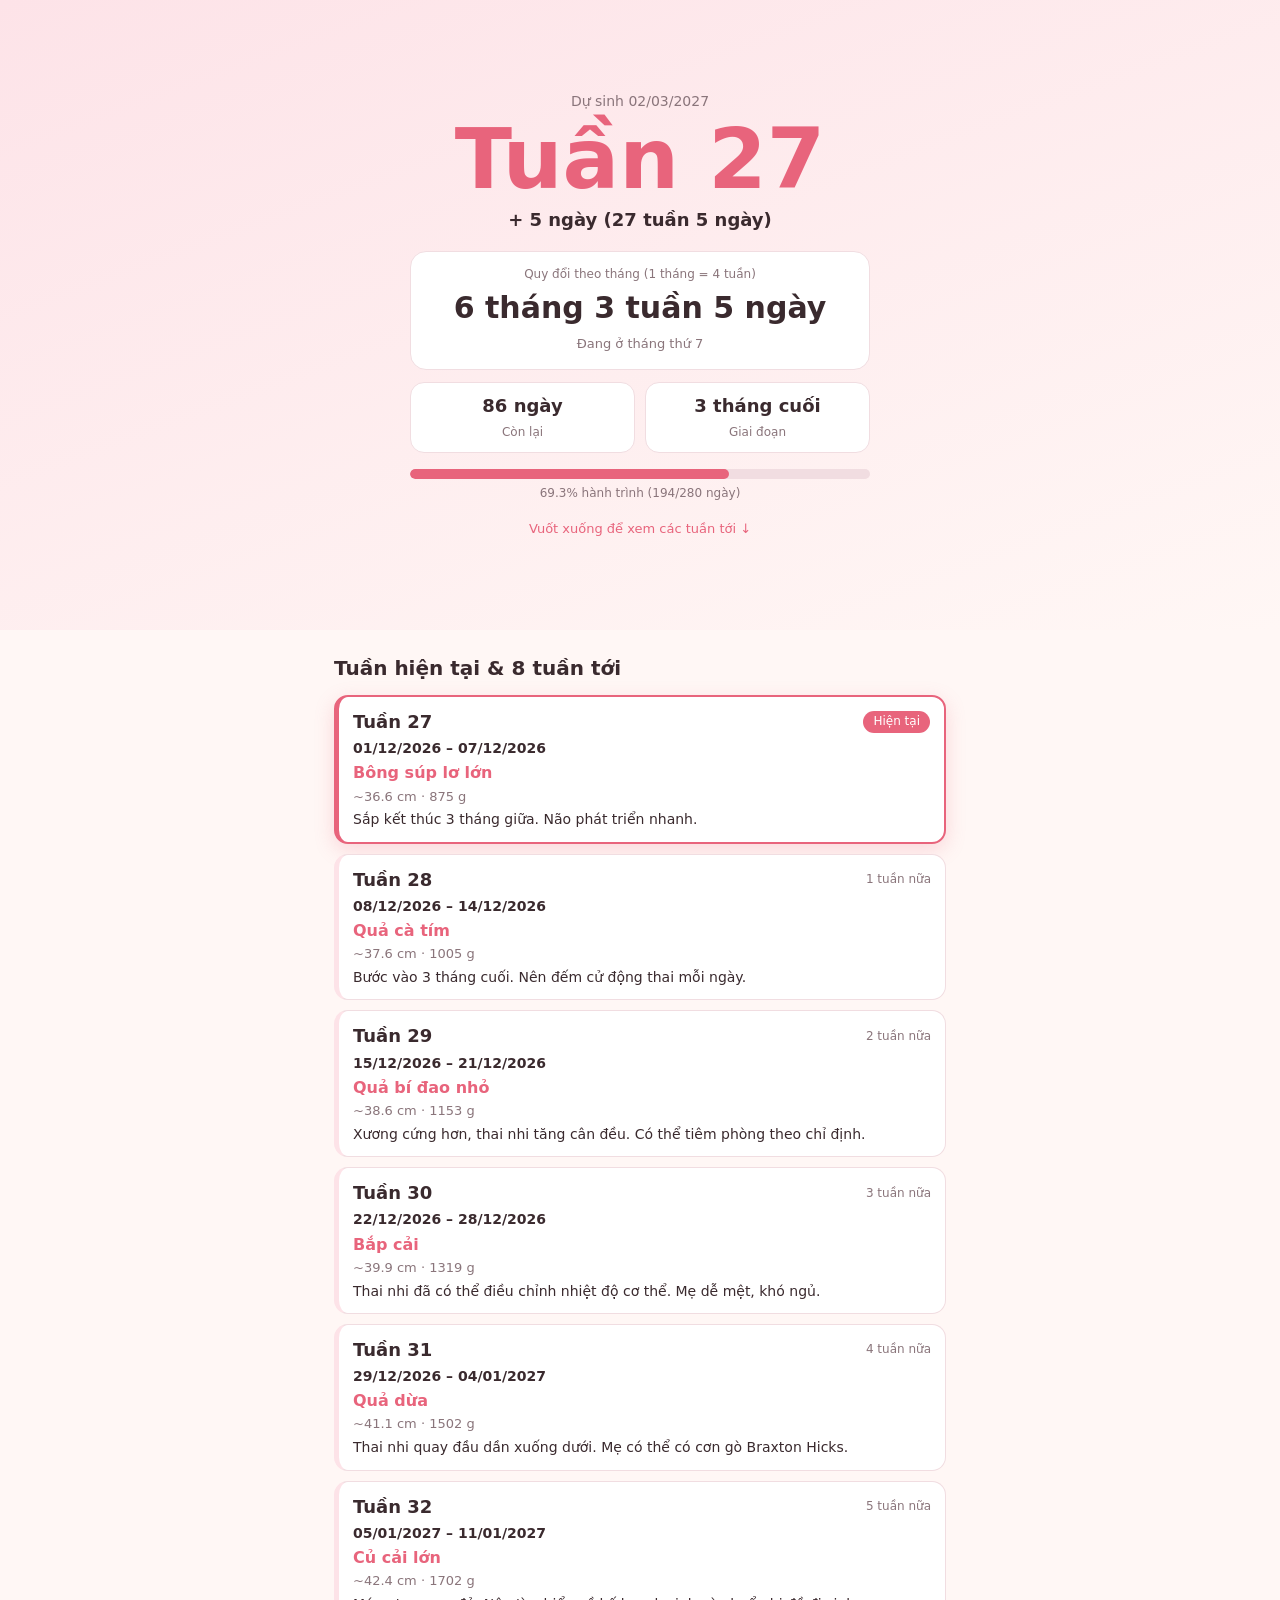
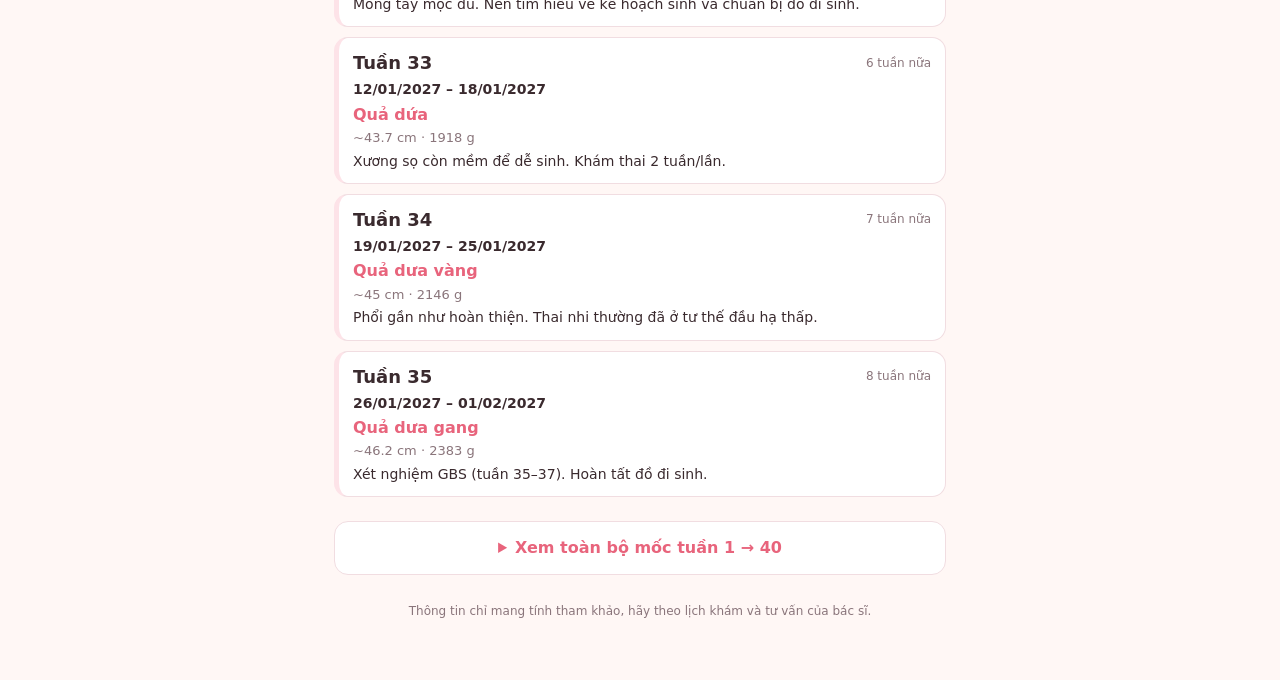
==== lo-trinh-thai-ky/index.html @ 2a2d308f "lttk - init" ====
<!doctype html>
<html lang="vi">
<head>
  <meta charset="utf-8">
  <meta name="viewport" content="width=device-width, initial-scale=1, viewport-fit=cover">
  <meta name="theme-color" content="#e8647c">
  <title>Lộ trình thai kỳ</title>
  <link rel="stylesheet" href="style.css">
</head>
<body>
  <header class="hero">
    <p class="eyebrow">Dự sinh <span id="dueText"></span></p>
    <h1 id="weekBig">--</h1>
    <p class="sub" id="weekSub"></p>

    <div class="month-box">
      <span class="label">Quy đổi theo tháng (1 tháng = 4 tuần)</span>
      <b id="monthVal">--</b>
      <small id="monthNote"></small>
    </div>

    <div class="stats">
      <div class="stat"><b id="leftVal">--</b><span>Còn lại</span></div>
      <div class="stat"><b id="triVal">--</b><span>Giai đoạn</span></div>
    </div>

    <div class="bar"><div class="bar-fill" id="barFill"></div></div>
    <p class="bar-label" id="barLabel"></p>
    <p class="hint">Vuốt xuống để xem các tuần tới ↓</p>
  </header>

  <main>
    <h2>Tuần hiện tại &amp; 8 tuần tới</h2>
    <div id="upcoming" class="list"></div>

    <details class="all">
      <summary>Xem toàn bộ mốc tuần 1 → 40</summary>
      <div id="timeline"></div>
    </details>
    <p class="note">Thông tin chỉ mang tính tham khảo, hãy theo lịch khám và tư vấn của bác sĩ.</p>
  </main>

  <script src="data.js"></script>
  <script src="app.js"></script>
</body>
</html>
---- lo-trinh-thai-ky/style.css ----
:root {
  --bg: #fff7f5;
  --card: #ffffff;
  --text: #3a2a2e;
  --muted: #8a757b;
  --accent: #e8647c;
  --accent-soft: #fde3e8;
  --done: #7bb899;
  --border: #f1dde1;
}
@media (prefers-color-scheme: dark) {
  :root {
    --bg: #1d1618;
    --card: #2a2023;
    --text: #f5e9ec;
    --muted: #b49ca3;
    --accent: #f07c92;
    --accent-soft: #4a2832;
    --done: #6fae8e;
    --border: #3d2d32;
  }
}
* { box-sizing: border-box; }
html { -webkit-text-size-adjust: 100%; }
body {
  margin: 0;
  font-family: system-ui, -apple-system, "Segoe UI", Roboto, sans-serif;
  background: var(--bg);
  color: var(--text);
  line-height: 1.45;
  padding-bottom: env(safe-area-inset-bottom);
}

/* Màn hình đầu: vừa đúng 1 màn hình điện thoại */
.hero {
  min-height: 100svh;
  display: flex;
  flex-direction: column;
  justify-content: center;
  text-align: center;
  padding: max(20px, env(safe-area-inset-top)) 16px 20px;
  background: linear-gradient(160deg, var(--accent-soft), var(--bg));
}
.eyebrow { margin: 0; color: var(--muted); font-size: 14px; }
h1 { margin: 4px 0 0; font-size: clamp(52px, 17vw, 84px); color: var(--accent); line-height: 1.05; }
.sub { margin: 4px 0 18px; font-size: 18px; font-weight: 600; }

.month-box {
  background: var(--card);
  border: 1px solid var(--border);
  border-radius: 16px;
  padding: 14px 12px;
  margin: 0 auto 12px;
  width: 100%;
  max-width: 460px;
}
.month-box .label { display: block; font-size: 12px; color: var(--muted); }
.month-box b { display: block; font-size: clamp(22px, 7vw, 30px); margin: 2px 0; }
.month-box small { color: var(--muted); font-size: 13px; }

.stats {
  display: grid;
  grid-template-columns: 1fr 1fr;
  gap: 10px;
  width: 100%;
  max-width: 460px;
  margin: 0 auto 16px;
}
.stat { background: var(--card); border: 1px solid var(--border); border-radius: 14px; padding: 10px; }
.stat b { display: block; font-size: 18px; }
.stat span { font-size: 12px; color: var(--muted); }

.bar { width: 100%; max-width: 460px; margin: 0 auto; height: 10px; background: var(--border); border-radius: 99px; overflow: hidden; }
.bar-fill { height: 100%; background: var(--accent); border-radius: 99px; transition: width .6s; }
.bar-label { margin: 6px 0 0; font-size: 12px; color: var(--muted); }
.hint { margin: 18px 0 0; font-size: 13px; color: var(--accent); animation: bob 1.8s ease-in-out infinite; }
@keyframes bob { 50% { transform: translateY(4px); } }

main { max-width: 640px; margin: 0 auto; padding: 24px 14px 48px; }
h2 { margin: 0 0 12px; font-size: 20px; }
.list { display: grid; gap: 10px; }

.card {
  background: var(--card);
  border: 1px solid var(--border);
  border-left: 5px solid var(--border);
  border-radius: 14px;
  padding: 12px 14px;
}
.card.past { border-left-color: var(--done); opacity: .8; }
.card.future { border-left-color: var(--accent-soft); }
.card.current { border: 2px solid var(--accent); border-left-width: 5px; box-shadow: 0 6px 20px rgba(232,100,124,.22); }
.card-head { display: flex; justify-content: space-between; align-items: center; }
.wk { font-weight: 700; font-size: 18px; }
.badge { background: var(--accent); color: #fff; font-size: 12px; padding: 2px 10px; border-radius: 99px; }
.in { font-size: 12px; color: var(--muted); }
.check { color: var(--done); font-weight: 700; }
.card p { margin: 3px 0 0; }
.date { font-size: 14px; font-weight: 600; }
.fruit { font-weight: 600; color: var(--accent); }
.size { font-size: 13px; color: var(--muted); }
.desc { font-size: 14px; }

.all { margin-top: 24px; }
.all summary {
  cursor: pointer;
  padding: 14px;
  text-align: center;
  background: var(--card);
  border: 1px solid var(--border);
  border-radius: 14px;
  font-weight: 600;
  color: var(--accent);
}
.month h3 { margin: 22px 0 8px; font-size: 17px; }
.month h3 small { color: var(--muted); font-weight: 400; margin-left: 6px; }
.note { margin-top: 28px; text-align: center; font-size: 12px; color: var(--muted); }

@media (min-width: 700px) {
  .hero { min-height: 70vh; }
}
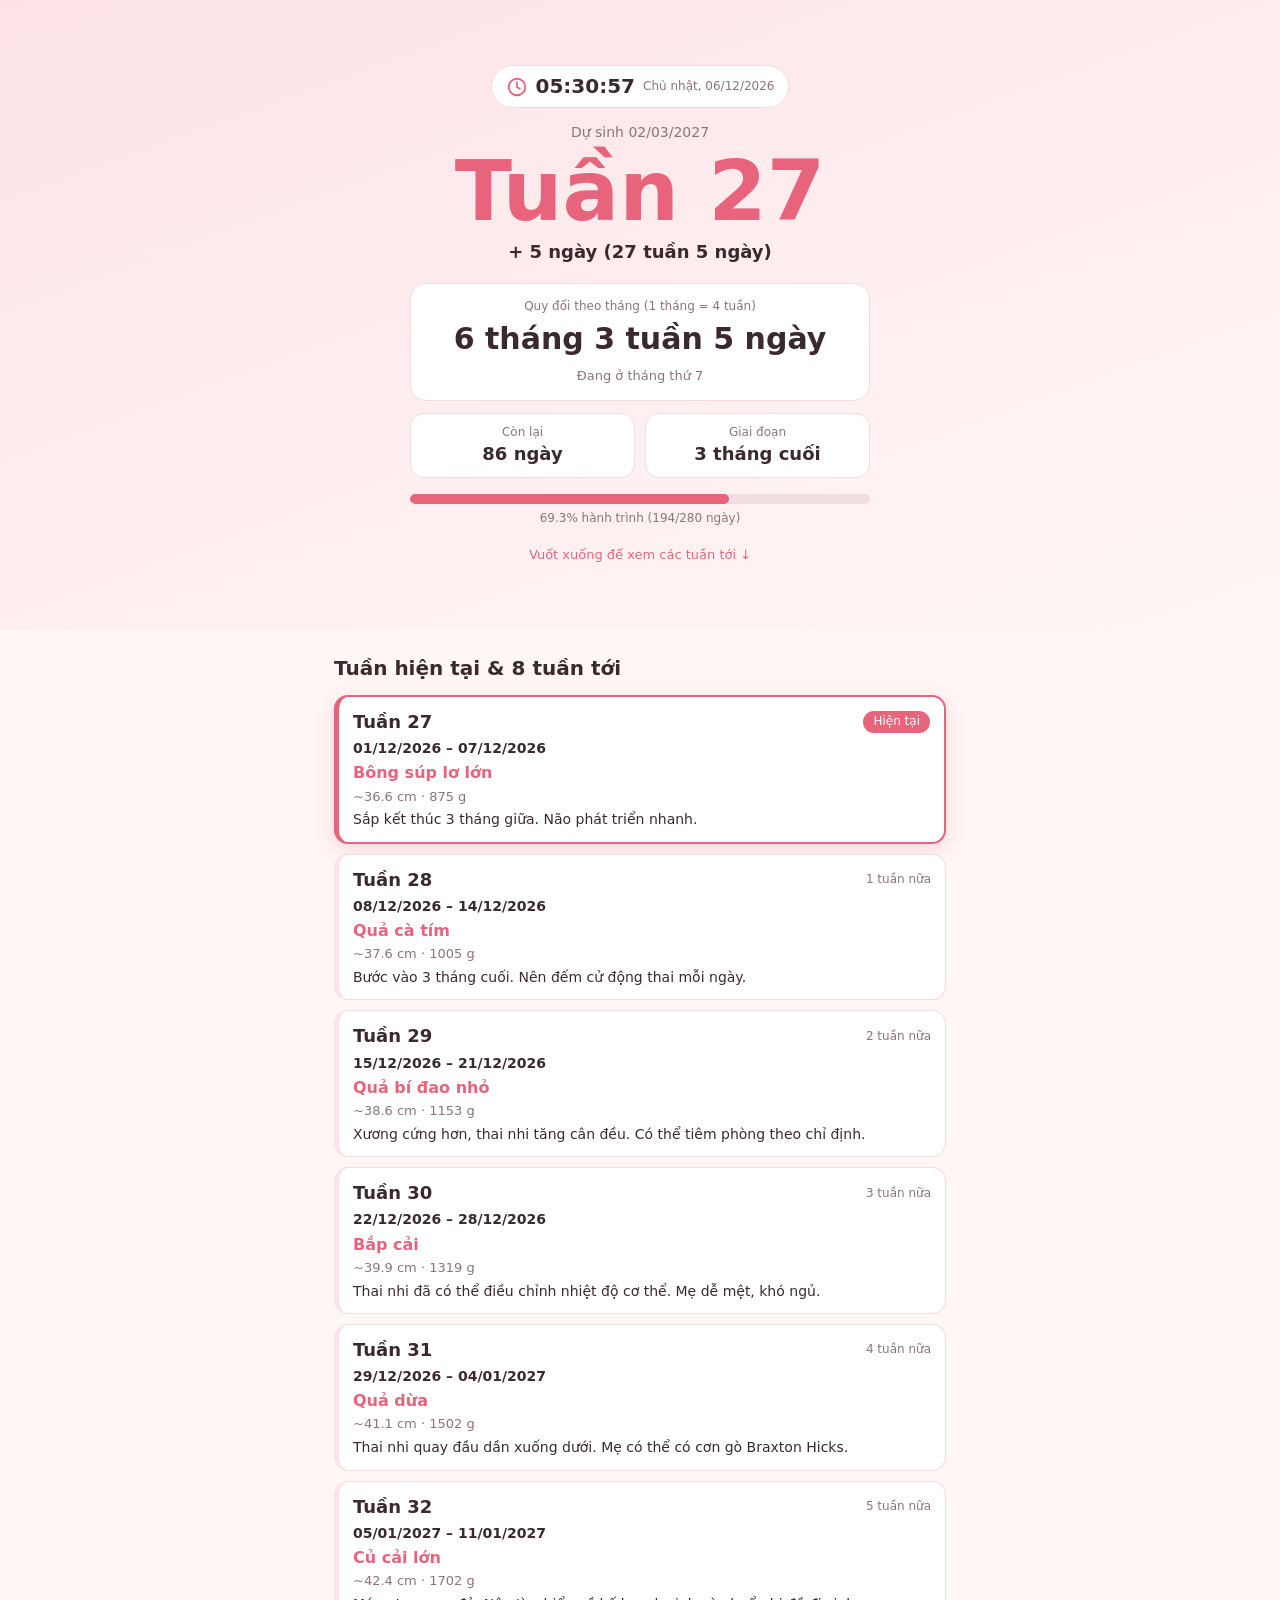
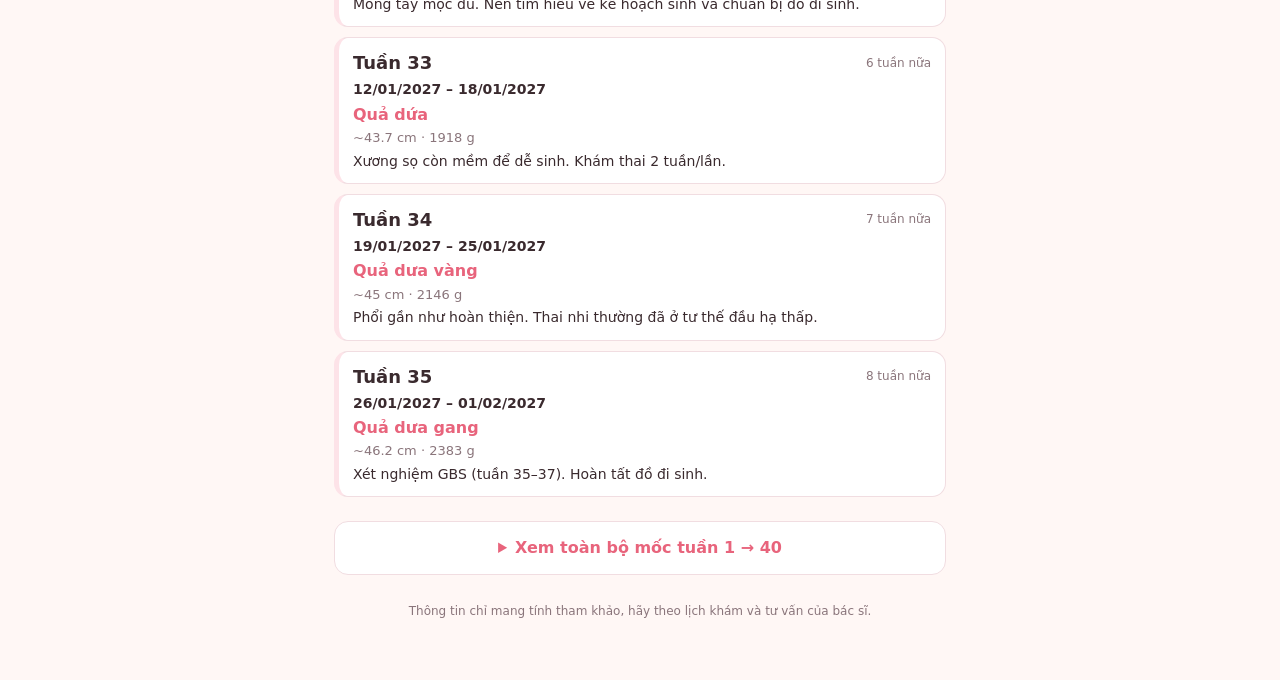
==== commit 96ed97e5: "Add live clock to hero and put stat labels above values" ====
--- a/lo-trinh-thai-ky/index.html
+++ b/lo-trinh-thai-ky/index.html
@@ -5,10 +5,22 @@
   <meta name="viewport" content="width=device-width, initial-scale=1, viewport-fit=cover">
   <meta name="theme-color" content="#e8647c">
   <title>Lộ trình thai kỳ</title>
-  <link rel="stylesheet" href="style.css">
+  <link rel="manifest" href="manifest.json">
+  <link rel="icon" type="image/png" href="icons/icon-192.png">
+  <link rel="apple-touch-icon" href="icons/apple-touch-icon.png">
+  <meta name="apple-mobile-web-app-capable" content="yes">
+  <meta name="mobile-web-app-capable" content="yes">
+  <meta name="apple-mobile-web-app-title" content="Lộ trình thai kỳ">
+  <meta name="apple-mobile-web-app-status-bar-style" content="default">
+  <link rel="stylesheet" href="style.css?v=4">
 </head>
 <body>
   <header class="hero">
+    <div class="clock" aria-label="Đồng hồ">
+      <svg viewBox="0 0 24 24" width="22" height="22" fill="none" stroke="currentColor" stroke-width="2" stroke-linecap="round" stroke-linejoin="round" aria-hidden="true"><circle cx="12" cy="12" r="9"/><path d="M12 7v5l3 2"/></svg>
+      <span id="clockTime">--:--:--</span>
+      <small id="clockDate"></small>
+    </div>
     <p class="eyebrow">Dự sinh <span id="dueText"></span></p>
     <h1 id="weekBig">--</h1>
     <p class="sub" id="weekSub"></p>
@@ -40,7 +52,7 @@
     <p class="note">Thông tin chỉ mang tính tham khảo, hãy theo lịch khám và tư vấn của bác sĩ.</p>
   </main>
 
-  <script src="data.js"></script>
-  <script src="app.js"></script>
+  <script src="data.js?v=3"></script>
+  <script src="app.js?v=3"></script>
 </body>
 </html>
--- a/lo-trinh-thai-ky/style.css
+++ b/lo-trinh-thai-ky/style.css
@@ -41,6 +41,20 @@
   padding: max(20px, env(safe-area-inset-top)) 16px 20px;
   background: linear-gradient(160deg, var(--accent-soft), var(--bg));
 }
+.clock {
+  display: inline-flex;
+  align-items: center;
+  gap: 8px;
+  align-self: center;
+  margin-bottom: 14px;
+  padding: 6px 14px;
+  background: var(--card);
+  border: 1px solid var(--border);
+  border-radius: 99px;
+  color: var(--accent);
+}
+.clock span { font-size: 20px; font-weight: 700; font-variant-numeric: tabular-nums; color: var(--text); }
+.clock small { font-size: 12px; color: var(--muted); }
 .eyebrow { margin: 0; color: var(--muted); font-size: 14px; }
 h1 { margin: 4px 0 0; font-size: clamp(52px, 17vw, 84px); color: var(--accent); line-height: 1.05; }
 .sub { margin: 4px 0 18px; font-size: 18px; font-weight: 600; }
@@ -66,7 +80,7 @@
   max-width: 460px;
   margin: 0 auto 16px;
 }
-.stat { background: var(--card); border: 1px solid var(--border); border-radius: 14px; padding: 10px; }
+.stat { display: flex; flex-direction: column-reverse; background: var(--card); border: 1px solid var(--border); border-radius: 14px; padding: 10px; }
 .stat b { display: block; font-size: 18px; }
 .stat span { font-size: 12px; color: var(--muted); }
 
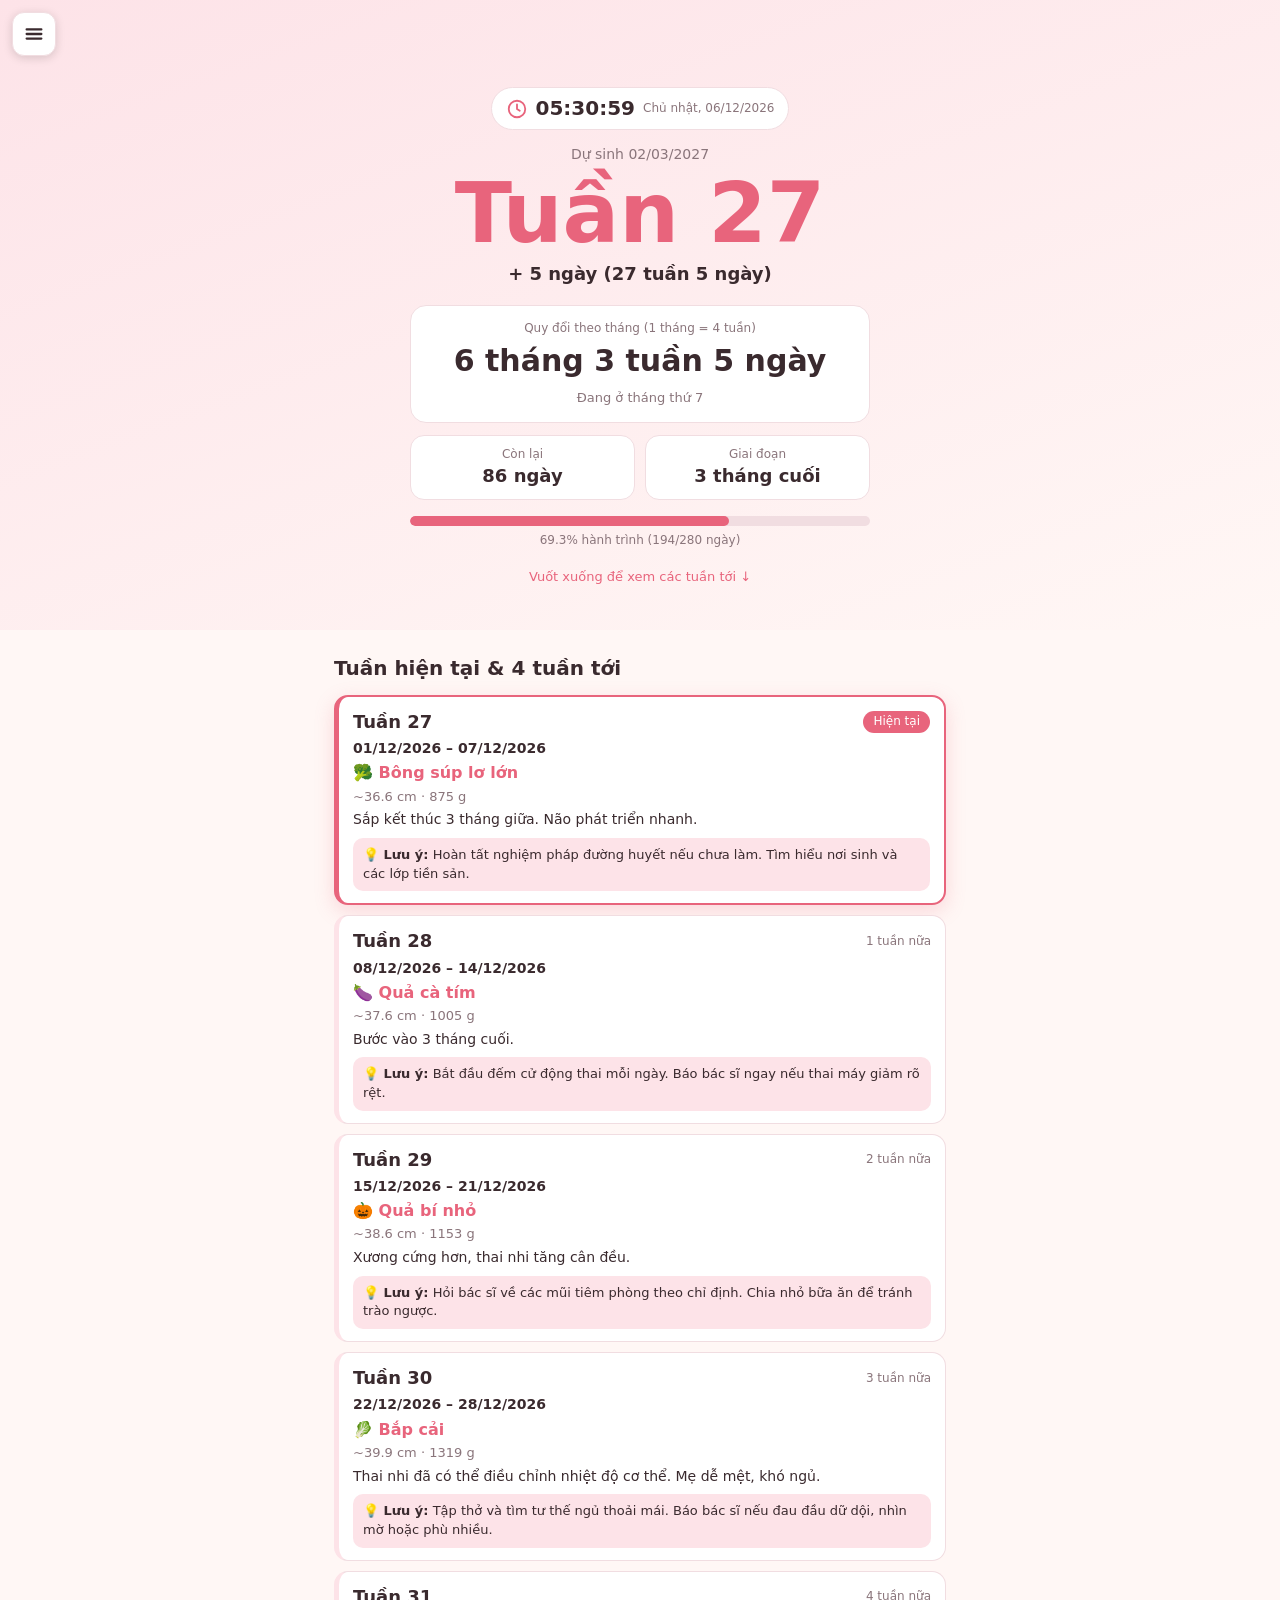
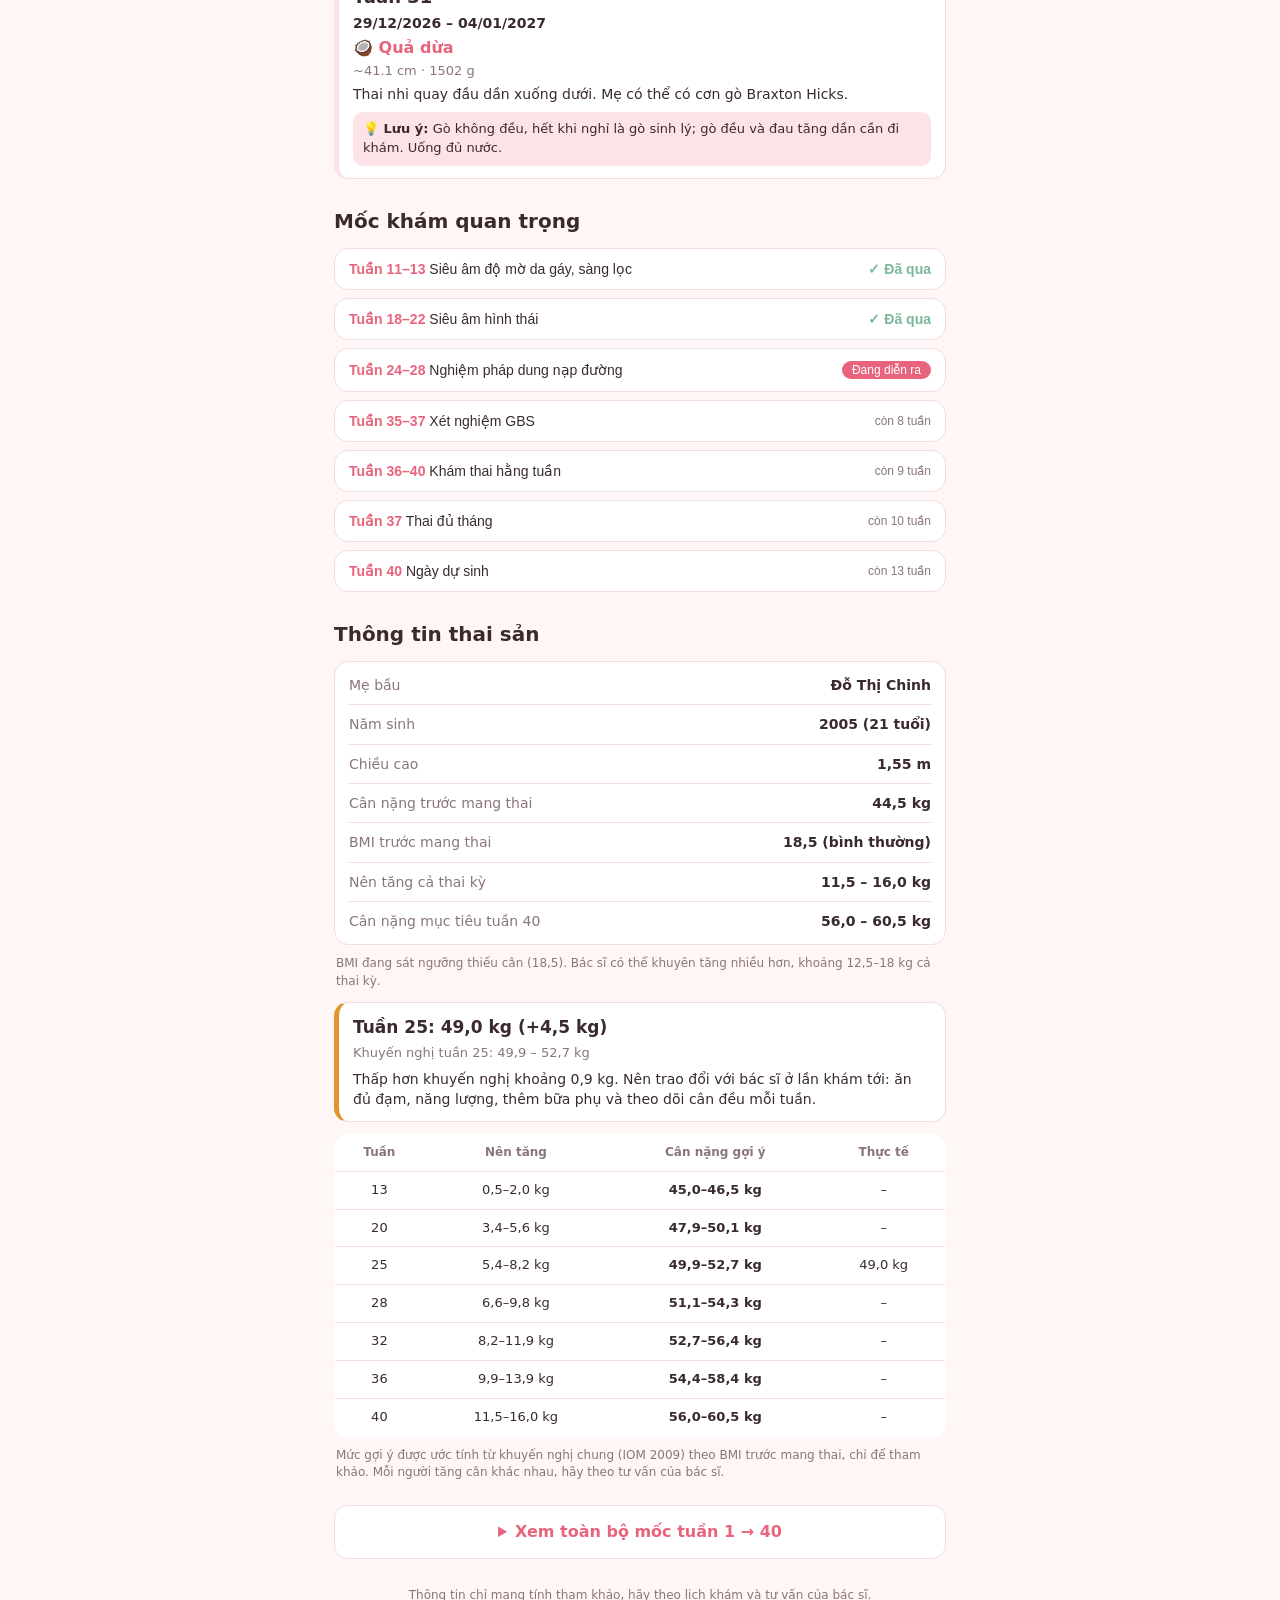
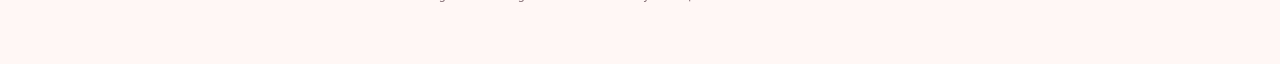
==== commit 6ca10a6d: "Add menu, milestones, pregnancy profile with weight guidance, back-to-top button" ====
--- a/lo-trinh-thai-ky/index.html
+++ b/lo-trinh-thai-ky/index.html
@@ -12,9 +12,24 @@
   <meta name="mobile-web-app-capable" content="yes">
   <meta name="apple-mobile-web-app-title" content="Lộ trình thai kỳ">
   <meta name="apple-mobile-web-app-status-bar-style" content="default">
-  <link rel="stylesheet" href="style.css?v=4">
+  <link rel="stylesheet" href="style.css?v=9">
 </head>
 <body>
+  <button id="menuBtn" class="menu-btn" type="button" aria-label="Mở menu" aria-expanded="false" aria-controls="drawer">
+    <svg viewBox="0 0 24 24" width="22" height="22" fill="none" stroke="currentColor" stroke-width="2.5" stroke-linecap="round" aria-hidden="true"><path d="M4 7h16M4 12h16M4 17h16"/></svg>
+  </button>
+  <div id="backdrop" class="backdrop" hidden></div>
+  <nav id="drawer" class="drawer" aria-label="Điều hướng" aria-hidden="true">
+    <p class="drawer-title">Lộ trình thai kỳ</p>
+    <a href="#" data-go="top">🏠 Tổng quan</a>
+    <a href="#" data-go="upcoming">📅 Tuần này &amp; 4 tuần tới</a>
+    <a href="#" data-go="milestones">🩺 Mốc khám quan trọng</a>
+    <a href="#" data-go="profile">🤰 Thông tin thai sản</a>
+    <a href="#" data-go="tri1">🌱 Tam cá nguyệt 1 <small>tuần 1–13</small></a>
+    <a href="#" data-go="tri2">🌿 Tam cá nguyệt 2 <small>tuần 14–27</small></a>
+    <a href="#" data-go="tri3">🌳 Tam cá nguyệt 3 <small>tuần 28–40</small></a>
+  </nav>
+
   <header class="hero">
     <div class="clock" aria-label="Đồng hồ">
       <svg viewBox="0 0 24 24" width="22" height="22" fill="none" stroke="currentColor" stroke-width="2" stroke-linecap="round" stroke-linejoin="round" aria-hidden="true"><circle cx="12" cy="12" r="9"/><path d="M12 7v5l3 2"/></svg>
@@ -42,17 +57,27 @@
   </header>
 
   <main>
-    <h2>Tuần hiện tại &amp; 8 tuần tới</h2>
+    <h2 id="upcomingTitle">Tuần hiện tại &amp; 4 tuần tới</h2>
     <div id="upcoming" class="list"></div>
 
-    <details class="all">
+    <h2 id="milestonesTitle" class="sec">Mốc khám quan trọng</h2>
+    <div id="milestones" class="miles"></div>
+
+    <h2 id="profileTitle" class="sec">Thông tin thai sản</h2>
+    <div id="profile"></div>
+
+    <details class="all" id="all">
       <summary>Xem toàn bộ mốc tuần 1 → 40</summary>
       <div id="timeline"></div>
     </details>
     <p class="note">Thông tin chỉ mang tính tham khảo, hãy theo lịch khám và tư vấn của bác sĩ.</p>
   </main>
 
-  <script src="data.js?v=3"></script>
-  <script src="app.js?v=3"></script>
+  <button id="toTop" class="to-top" type="button" aria-label="Về đầu trang" hidden>
+    <svg viewBox="0 0 24 24" width="22" height="22" fill="none" stroke="currentColor" stroke-width="2.5" stroke-linecap="round" stroke-linejoin="round" aria-hidden="true"><path d="M12 19V5M5 12l7-7 7 7"/></svg>
+  </button>
+
+  <script src="data.js?v=9"></script>
+  <script src="app.js?v=9"></script>
 </body>
 </html>
--- a/lo-trinh-thai-ky/style.css
+++ b/lo-trinh-thai-ky/style.css
@@ -38,7 +38,7 @@
   flex-direction: column;
   justify-content: center;
   text-align: center;
-  padding: max(20px, env(safe-area-inset-top)) 16px 20px;
+  padding: calc(64px + env(safe-area-inset-top)) 16px 20px;
   background: linear-gradient(160deg, var(--accent-soft), var(--bg));
 }
 .clock {
@@ -114,6 +114,13 @@
 .fruit { font-weight: 600; color: var(--accent); }
 .size { font-size: 13px; color: var(--muted); }
 .desc { font-size: 14px; }
+.card p.tip {
+  margin-top: 8px;
+  padding: 8px 10px;
+  font-size: 13px;
+  background: var(--accent-soft);
+  border-radius: 10px;
+}
 
 .all { margin-top: 24px; }
 .all summary {
@@ -126,8 +133,121 @@
   font-weight: 600;
   color: var(--accent);
 }
-.month h3 { margin: 22px 0 8px; font-size: 17px; }
-.month h3 small { color: var(--muted); font-weight: 400; margin-left: 6px; }
+.tri { margin-top: 12px; }
+.tri summary {
+  cursor: pointer;
+  padding: 12px 14px;
+  background: var(--card);
+  border: 1px solid var(--border);
+  border-left: 5px solid var(--accent);
+  border-radius: 14px;
+  font-weight: 600;
+}
+.tri summary small { color: var(--muted); font-weight: 400; margin-left: 6px; }
+.tri[open] summary { margin-bottom: 10px; }
+/* Menu */
+.menu-btn {
+  position: fixed;
+  top: calc(12px + env(safe-area-inset-top));
+  left: 12px;
+  width: 44px;
+  height: 44px;
+  padding: 0;
+  display: flex;
+  align-items: center;
+  justify-content: center;
+  background: var(--card);
+  color: var(--text);
+  border: 1px solid var(--border);
+  border-radius: 12px;
+  box-shadow: 0 2px 10px rgba(0,0,0,.15);
+  z-index: 20;
+}
+.backdrop { position: fixed; inset: 0; background: rgba(0,0,0,.45); z-index: 30; }
+.backdrop[hidden] { display: none; }
+.drawer {
+  position: fixed;
+  top: 0; bottom: 0; left: 0;
+  width: min(80vw, 300px);
+  padding: calc(20px + env(safe-area-inset-top)) 12px 20px;
+  background: var(--bg);
+  border-right: 1px solid var(--border);
+  box-shadow: 4px 0 24px rgba(0,0,0,.25);
+  transform: translateX(-105%);
+  visibility: hidden;
+  transition: transform .25s, visibility .25s;
+  z-index: 40;
+  overflow-y: auto;
+}
+.drawer.open { transform: none; visibility: visible; }
+.drawer-title { margin: 0 8px 12px; font-size: 18px; font-weight: 700; color: var(--accent); }
+.drawer a {
+  display: block;
+  padding: 14px 12px;
+  border-radius: 12px;
+  color: var(--text);
+  text-decoration: none;
+  font-size: 16px;
+}
+.drawer a:active { background: var(--accent-soft); }
+.drawer a small { color: var(--muted); margin-left: 4px; }
+.no-scroll { overflow: hidden; }
+
+/* Mốc khám */
+.sec { margin-top: 28px; }
+.miles { display: grid; gap: 8px; }
+.mile {
+  display: flex;
+  justify-content: space-between;
+  align-items: center;
+  gap: 10px;
+  width: 100%;
+  text-align: left;
+  padding: 12px 14px;
+  background: var(--card);
+  color: var(--text);
+  border: 1px solid var(--border);
+  border-radius: 14px;
+  font-size: 14px;
+}
+.mile b { color: var(--accent); }
+.mile .in, .mile .check, .mile .badge { flex-shrink: 0; }
+/* Thông tin thai sản */
+.pf-card { background: var(--card); border: 1px solid var(--border); border-radius: 14px; padding: 4px 14px; }
+.pf-row { display: flex; justify-content: space-between; gap: 12px; padding: 9px 0; border-bottom: 1px solid var(--border); font-size: 14px; }
+.pf-row:last-child { border-bottom: 0; }
+.pf-row span { color: var(--muted); }
+.pf-row b { text-align: right; }
+.pf-note { margin: 10px 2px 0; font-size: 12px; color: var(--muted); }
+.pf-status { margin-top: 12px; padding: 12px 14px; border-radius: 14px; border: 1px solid var(--border); border-left: 5px solid var(--done); background: var(--card); }
+.pf-status.low { border-left-color: #e0952f; }
+.pf-status.high { border-left-color: #d9534f; }
+.pf-status b { display: block; font-size: 17px; }
+.pf-status span { font-size: 13px; color: var(--muted); }
+.pf-status p { margin: 6px 0 0; font-size: 14px; }
+.wt { width: 100%; margin-top: 12px; border-collapse: collapse; background: var(--card); border: 1px solid var(--border); border-radius: 14px; overflow: hidden; font-size: 13px; }
+.wt th, .wt td { padding: 9px 8px; text-align: center; border-bottom: 1px solid var(--border); }
+.wt th { color: var(--muted); font-weight: 600; font-size: 12px; }
+.wt tr:last-child td { border-bottom: 0; }
+.wt tr.now { background: var(--accent-soft); }
+.flash { animation: flash 1.6s ease-out; }
+@keyframes flash { 0%, 40% { box-shadow: 0 0 0 4px var(--accent); } 100% { box-shadow: 0 0 0 0 transparent; } }
+
+.to-top {
+  position: fixed;
+  right: 16px;
+  bottom: calc(16px + env(safe-area-inset-bottom));
+  width: 44px;
+  height: 44px;
+  padding: 0;
+  display: flex;
+  align-items: center;
+  justify-content: center;
+  border-radius: 50%;
+  box-shadow: 0 4px 14px rgba(0,0,0,.25);
+  z-index: 10;
+}
+.to-top[hidden] { display: none; }
 .note { margin-top: 28px; text-align: center; font-size: 12px; color: var(--muted); }
 
 @media (min-width: 700px) {
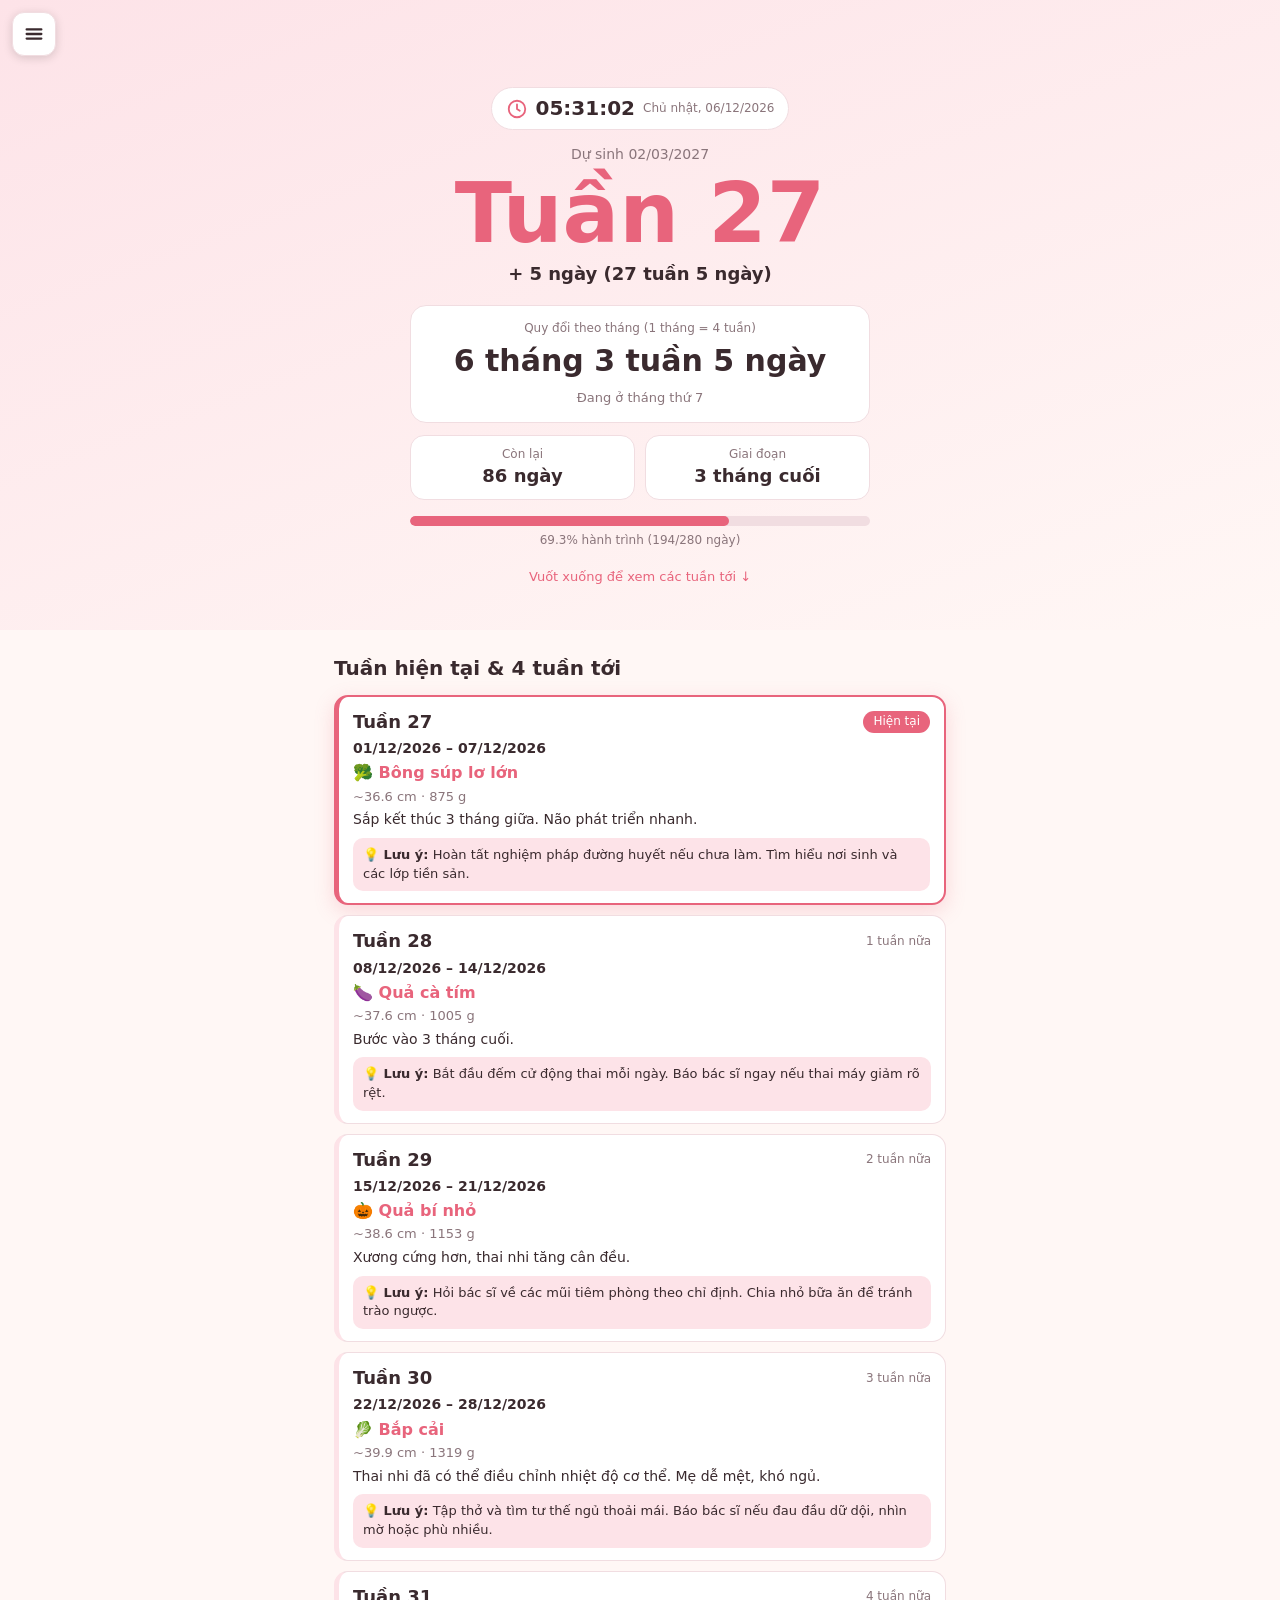
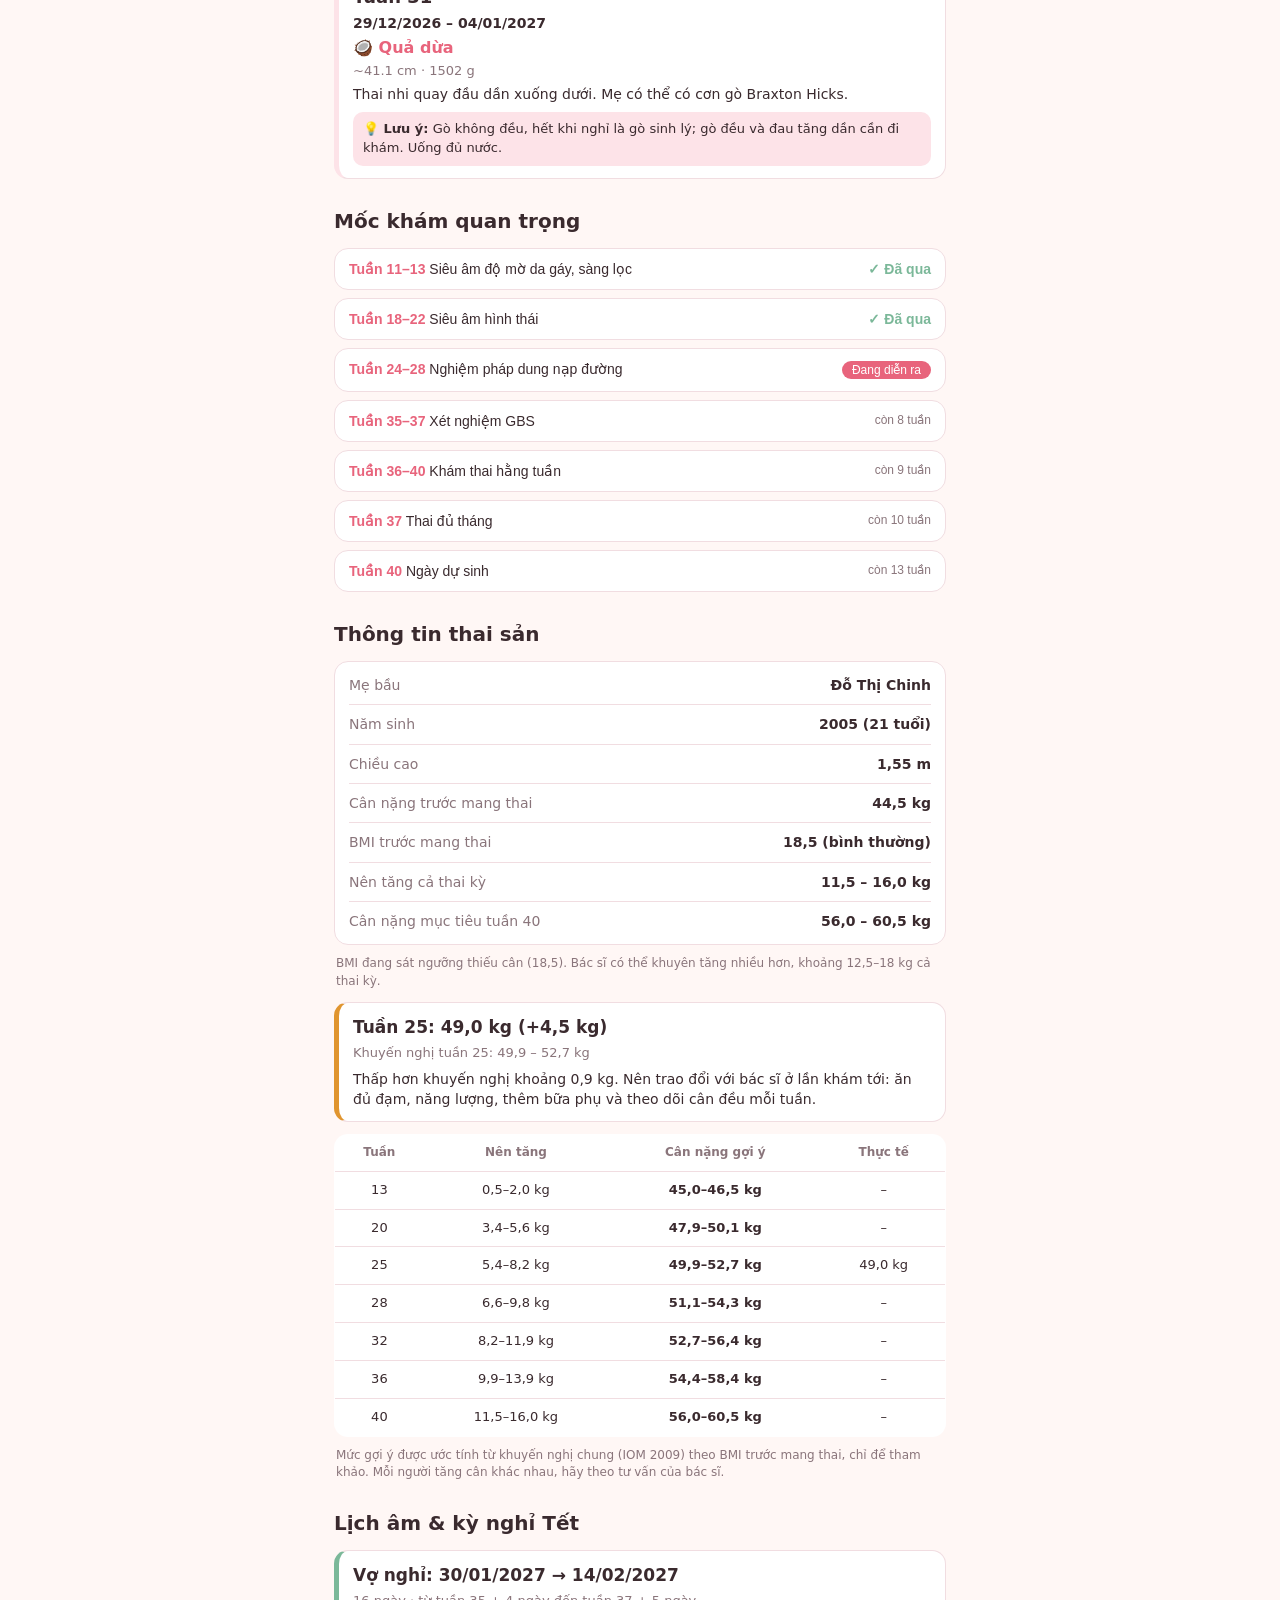
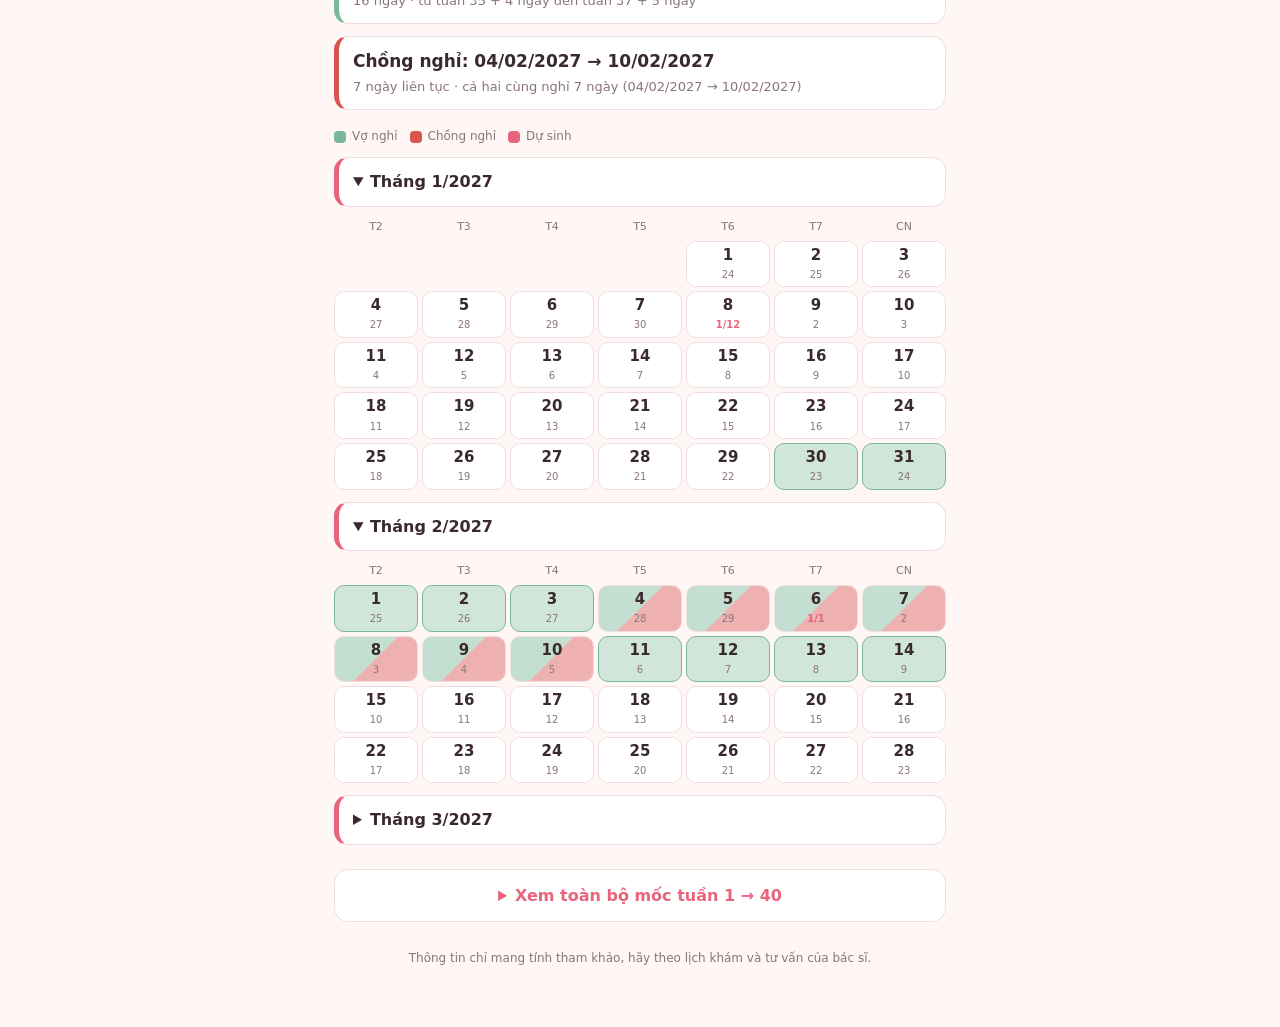
==== commit 36ef996d: "Add lunar calendar with wife and husband leave periods" ====
--- a/lo-trinh-thai-ky/index.html
+++ b/lo-trinh-thai-ky/index.html
@@ -12,7 +12,7 @@
   <meta name="mobile-web-app-capable" content="yes">
   <meta name="apple-mobile-web-app-title" content="Lộ trình thai kỳ">
   <meta name="apple-mobile-web-app-status-bar-style" content="default">
-  <link rel="stylesheet" href="style.css?v=9">
+  <link rel="stylesheet" href="style.css?v=12">
 </head>
 <body>
   <button id="menuBtn" class="menu-btn" type="button" aria-label="Mở menu" aria-expanded="false" aria-controls="drawer">
@@ -25,6 +25,7 @@
     <a href="#" data-go="upcoming">📅 Tuần này &amp; 4 tuần tới</a>
     <a href="#" data-go="milestones">🩺 Mốc khám quan trọng</a>
     <a href="#" data-go="profile">🤰 Thông tin thai sản</a>
+    <a href="#" data-go="calendar">📆 Lịch âm &amp; kỳ nghỉ Tết</a>
     <a href="#" data-go="tri1">🌱 Tam cá nguyệt 1 <small>tuần 1–13</small></a>
     <a href="#" data-go="tri2">🌿 Tam cá nguyệt 2 <small>tuần 14–27</small></a>
     <a href="#" data-go="tri3">🌳 Tam cá nguyệt 3 <small>tuần 28–40</small></a>
@@ -66,6 +67,10 @@
     <h2 id="profileTitle" class="sec">Thông tin thai sản</h2>
     <div id="profile"></div>
 
+    <h2 id="calendarTitle" class="sec">Lịch âm &amp; kỳ nghỉ Tết</h2>
+    <div id="keydays" class="miles"></div>
+    <div id="calendar"></div>
+
     <details class="all" id="all">
       <summary>Xem toàn bộ mốc tuần 1 → 40</summary>
       <div id="timeline"></div>
@@ -77,7 +82,8 @@
     <svg viewBox="0 0 24 24" width="22" height="22" fill="none" stroke="currentColor" stroke-width="2.5" stroke-linecap="round" stroke-linejoin="round" aria-hidden="true"><path d="M12 19V5M5 12l7-7 7 7"/></svg>
   </button>
 
-  <script src="data.js?v=9"></script>
-  <script src="app.js?v=9"></script>
+  <script src="lunar.js?v=12"></script>
+  <script src="data.js?v=12"></script>
+  <script src="app.js?v=12"></script>
 </body>
 </html>
--- a/lo-trinh-thai-ky/style.css
+++ b/lo-trinh-thai-ky/style.css
@@ -230,6 +230,32 @@
 .wt th { color: var(--muted); font-weight: 600; font-size: 12px; }
 .wt tr:last-child td { border-bottom: 0; }
 .wt tr.now { background: var(--accent-soft); }
+/* Lịch âm */
+.miles .mile { text-align: left; align-items: flex-start; }
+#keydays .mile { cursor: default; line-height: 1.35; }
+#keydays .pf-status { margin: 0 0 4px; }
+.legend { display: flex; flex-wrap: wrap; gap: 4px 12px; align-items: center; margin: 14px 0 4px; font-size: 12px; color: var(--muted); }
+.lg { display: inline-block; width: 12px; height: 12px; border-radius: 4px; margin-right: -6px; }
+.lg.leave { background: var(--done); }
+.lg.due { background: var(--accent); }
+.lg.hleave { background: #d9534f; }
+.pf-status.hl { border-left-color: #d9534f; margin-top: 6px; }
+.cal { display: grid; grid-template-columns: repeat(7, 1fr); gap: 4px; }
+.cw { text-align: center; font-size: 11px; color: var(--muted); padding: 2px 0; }
+.cd { text-align: center; padding: 5px 0 4px; border-radius: 10px; background: var(--card); border: 1px solid var(--border); line-height: 1.15; }
+.cd b { display: block; font-size: 15px; }
+.cd small { font-size: 10px; color: var(--muted); }
+.cd.first small { color: var(--accent); font-weight: 700; }
+.cd.leave { background: color-mix(in srgb, var(--done) 35%, var(--card)); border-color: var(--done); }
+.cd.hleave { background: color-mix(in srgb, #d9534f 35%, var(--card)); border-color: #d9534f; }
+/* cả hai cùng nghỉ: nửa xanh, nửa đỏ */
+.cd.leave.hleave {
+  background: linear-gradient(135deg, color-mix(in srgb, var(--done) 45%, var(--card)) 50%, color-mix(in srgb, #d9534f 45%, var(--card)) 50%);
+  border-color: var(--border);
+}
+.cd.due { background: var(--accent); border-color: var(--accent); color: #fff; }
+.cd.due small { color: #fff; }
+.cd.today { outline: 2px solid var(--text); outline-offset: 1px; }
 .flash { animation: flash 1.6s ease-out; }
 @keyframes flash { 0%, 40% { box-shadow: 0 0 0 4px var(--accent); } 100% { box-shadow: 0 0 0 0 transparent; } }
 
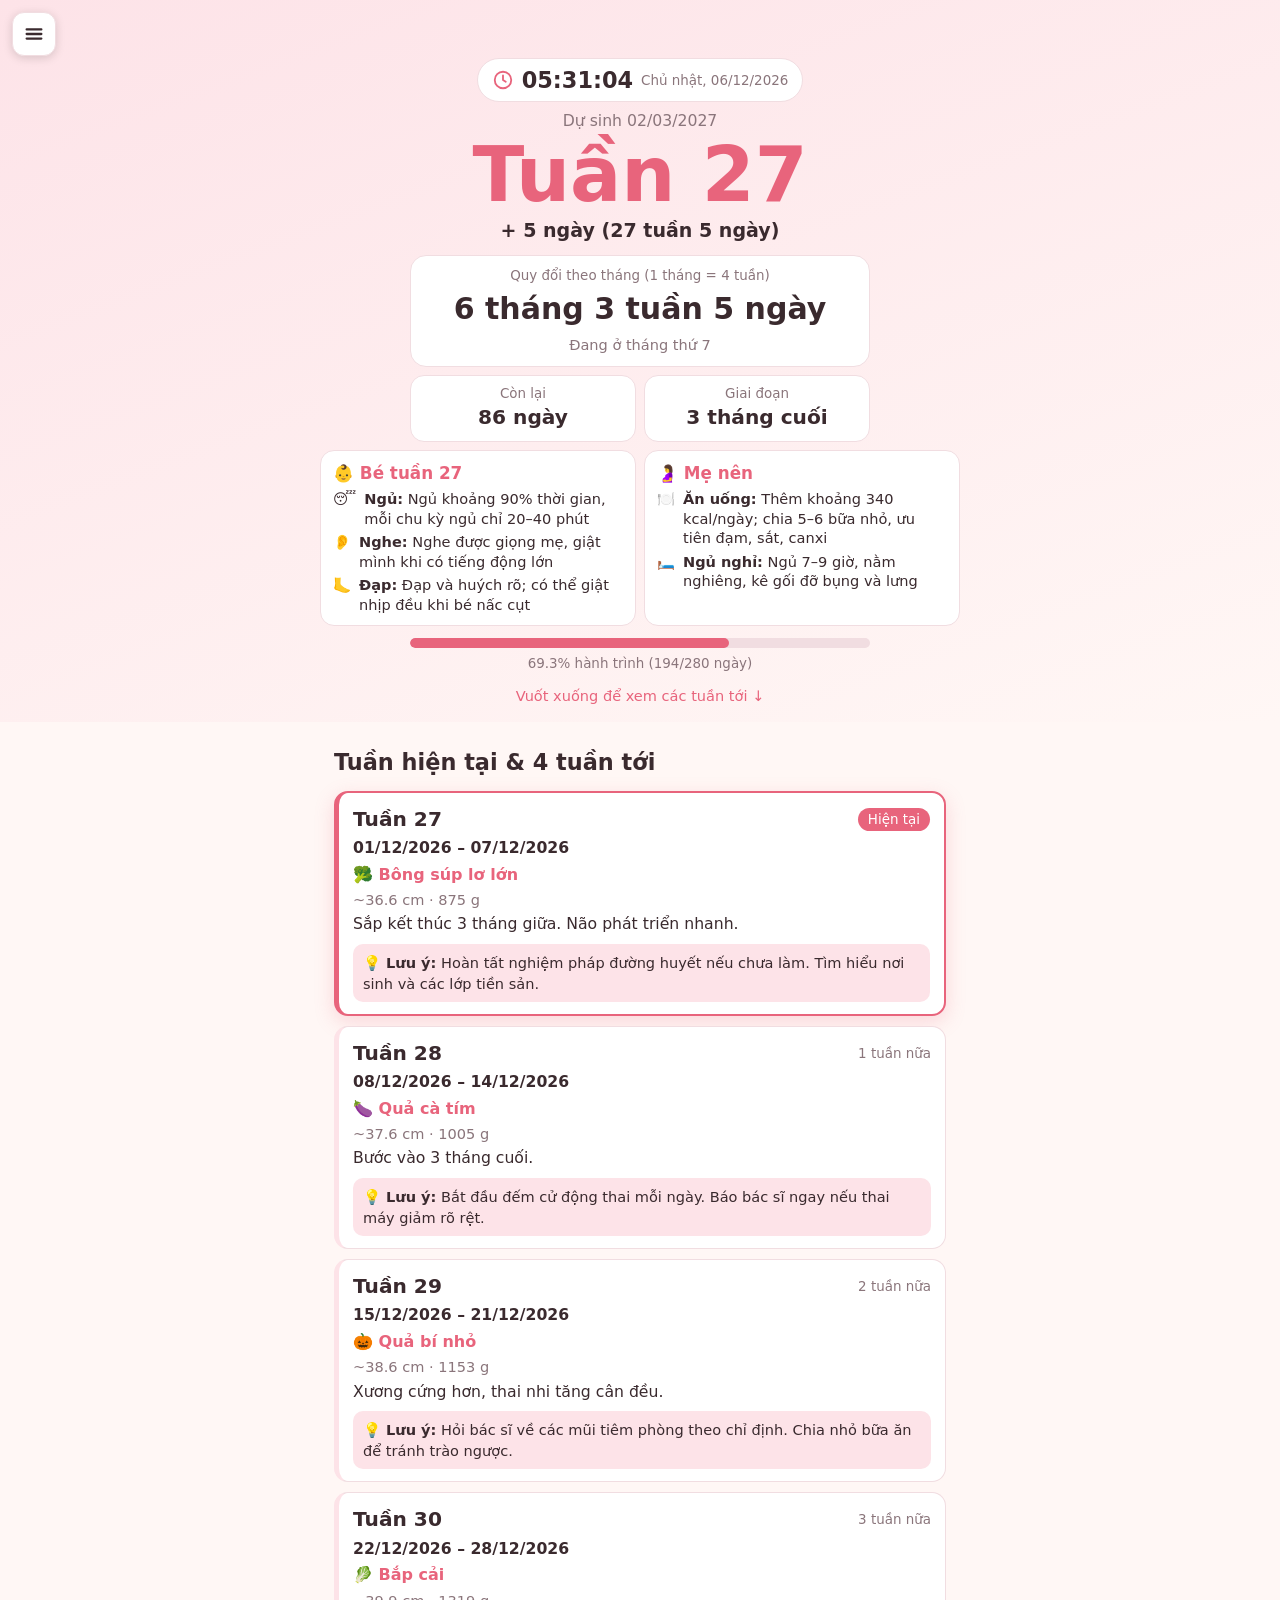
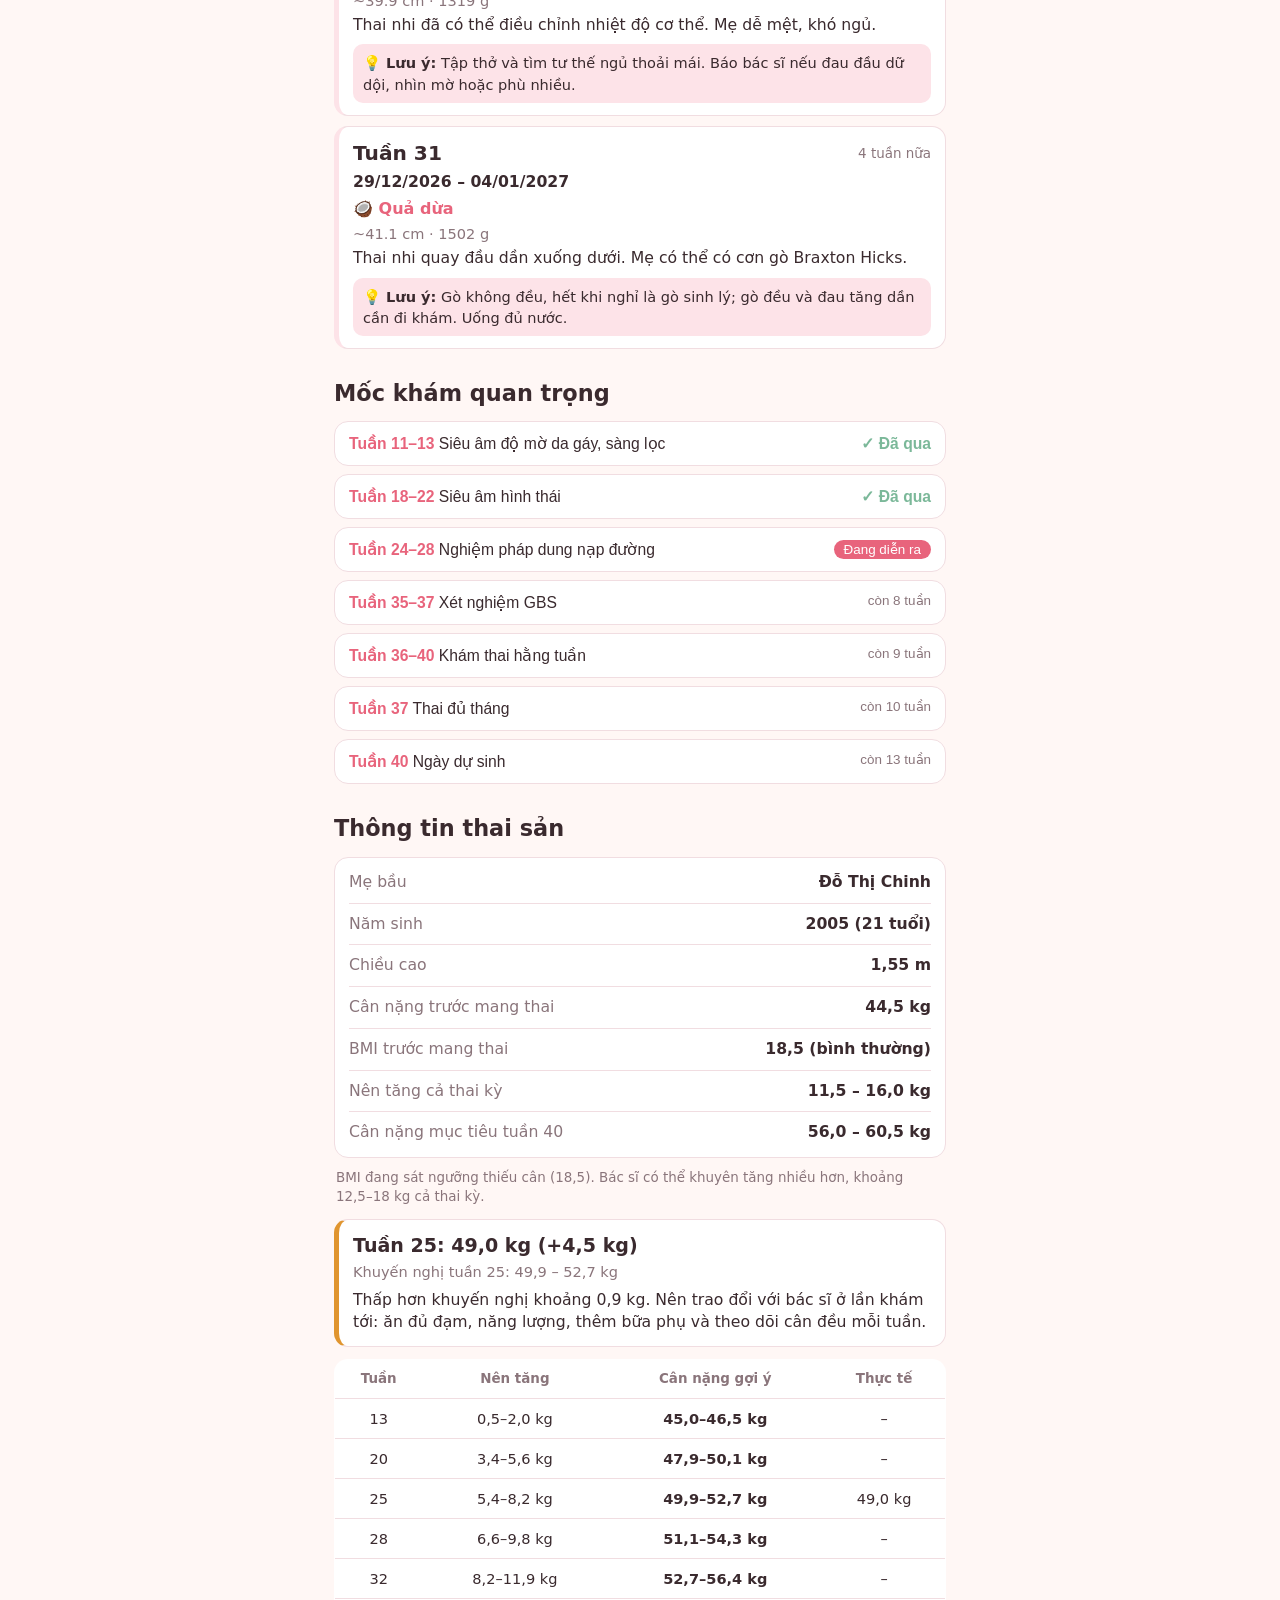
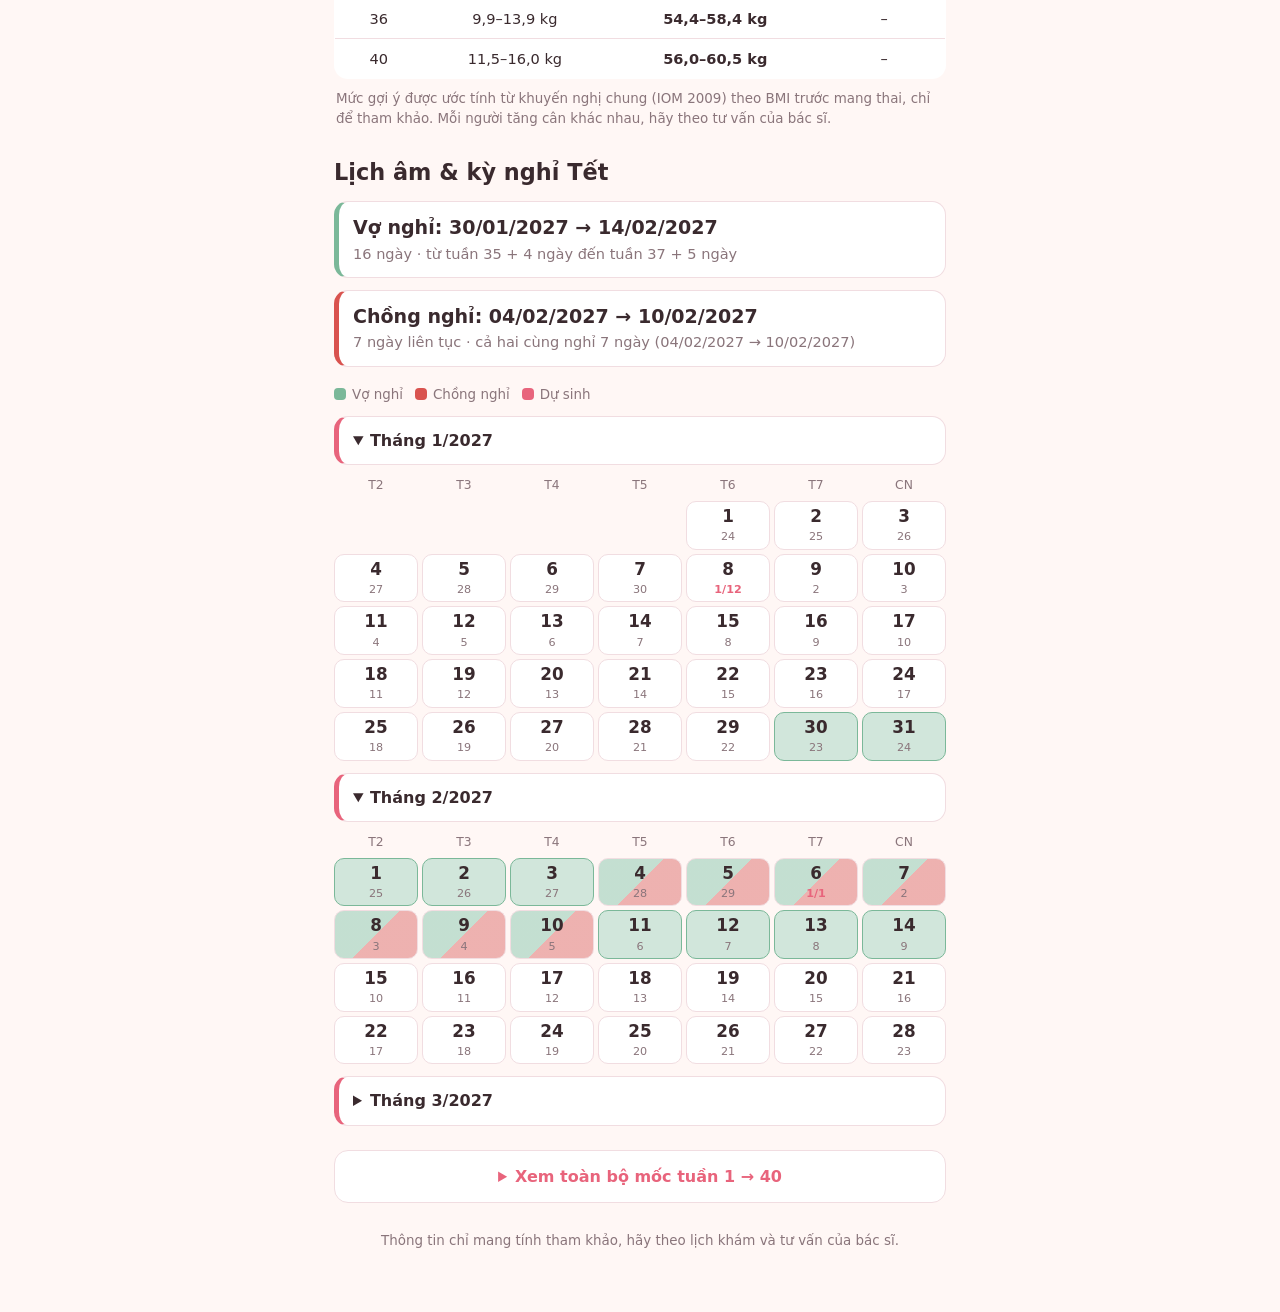
==== commit 38a30f64: "Add baby and mom stage guidance, tighten hero layout, bump font size" ====
--- a/lo-trinh-thai-ky/index.html
+++ b/lo-trinh-thai-ky/index.html
@@ -12,7 +12,7 @@
   <meta name="mobile-web-app-capable" content="yes">
   <meta name="apple-mobile-web-app-title" content="Lộ trình thai kỳ">
   <meta name="apple-mobile-web-app-status-bar-style" content="default">
-  <link rel="stylesheet" href="style.css?v=12">
+  <link rel="stylesheet" href="style.css?v=15">
 </head>
 <body>
   <button id="menuBtn" class="menu-btn" type="button" aria-label="Mở menu" aria-expanded="false" aria-controls="drawer">
@@ -52,6 +52,8 @@
       <div class="stat"><b id="triVal">--</b><span>Giai đoạn</span></div>
     </div>
 
+    <div id="stage" class="stage"></div>
+
     <div class="bar"><div class="bar-fill" id="barFill"></div></div>
     <p class="bar-label" id="barLabel"></p>
     <p class="hint">Vuốt xuống để xem các tuần tới ↓</p>
@@ -82,8 +84,8 @@
     <svg viewBox="0 0 24 24" width="22" height="22" fill="none" stroke="currentColor" stroke-width="2.5" stroke-linecap="round" stroke-linejoin="round" aria-hidden="true"><path d="M12 19V5M5 12l7-7 7 7"/></svg>
   </button>
 
-  <script src="lunar.js?v=12"></script>
-  <script src="data.js?v=12"></script>
-  <script src="app.js?v=12"></script>
+  <script src="lunar.js?v=15"></script>
+  <script src="data.js?v=15"></script>
+  <script src="app.js?v=15"></script>
 </body>
 </html>
--- a/lo-trinh-thai-ky/style.css
+++ b/lo-trinh-thai-ky/style.css
@@ -1,4 +1,5 @@
 :root {
+  --fs: 1.12; /* hệ số phóng chữ chung, tăng giảm tại đây */
   --bg: #fff7f5;
   --card: #ffffff;
   --text: #3a2a2e;
@@ -36,9 +37,9 @@
   min-height: 100svh;
   display: flex;
   flex-direction: column;
-  justify-content: center;
+  justify-content: flex-start;
   text-align: center;
-  padding: calc(64px + env(safe-area-inset-top)) 16px 20px;
+  padding: calc(58px + env(safe-area-inset-top)) 16px 16px;
   background: linear-gradient(160deg, var(--accent-soft), var(--bg));
 }
 .clock {
@@ -46,52 +47,67 @@
   align-items: center;
   gap: 8px;
   align-self: center;
-  margin-bottom: 14px;
-  padding: 6px 14px;
+  margin-bottom: 8px;
+  padding: 5px 14px;
   background: var(--card);
   border: 1px solid var(--border);
   border-radius: 99px;
   color: var(--accent);
 }
-.clock span { font-size: 20px; font-weight: 700; font-variant-numeric: tabular-nums; color: var(--text); }
-.clock small { font-size: 12px; color: var(--muted); }
-.eyebrow { margin: 0; color: var(--muted); font-size: 14px; }
-h1 { margin: 4px 0 0; font-size: clamp(52px, 17vw, 84px); color: var(--accent); line-height: 1.05; }
-.sub { margin: 4px 0 18px; font-size: 18px; font-weight: 600; }
+.clock span { font-size: calc(20px * var(--fs)); font-weight: 700; font-variant-numeric: tabular-nums; color: var(--text); }
+.clock small { font-size: calc(12px * var(--fs)); color: var(--muted); }
+.eyebrow { margin: 0; color: var(--muted); font-size: calc(14px * var(--fs)); }
+h1 { margin: 2px 0 0; font-size: clamp(46px, 15vw, 76px); color: var(--accent); line-height: 1.05; }
+.sub { margin: 2px 0 10px; font-size: calc(17px * var(--fs)); font-weight: 600; }
 
 .month-box {
   background: var(--card);
   border: 1px solid var(--border);
   border-radius: 16px;
-  padding: 14px 12px;
-  margin: 0 auto 12px;
+  padding: 10px 12px;
+  margin: 0 auto 8px;
   width: 100%;
   max-width: 460px;
 }
-.month-box .label { display: block; font-size: 12px; color: var(--muted); }
+.month-box .label { display: block; font-size: calc(12px * var(--fs)); color: var(--muted); }
 .month-box b { display: block; font-size: clamp(22px, 7vw, 30px); margin: 2px 0; }
-.month-box small { color: var(--muted); font-size: 13px; }
+.month-box small { color: var(--muted); font-size: calc(13px * var(--fs)); }
 
 .stats {
   display: grid;
   grid-template-columns: 1fr 1fr;
-  gap: 10px;
+  gap: 8px;
   width: 100%;
   max-width: 460px;
-  margin: 0 auto 16px;
-}
-.stat { display: flex; flex-direction: column-reverse; background: var(--card); border: 1px solid var(--border); border-radius: 14px; padding: 10px; }
-.stat b { display: block; font-size: 18px; }
-.stat span { font-size: 12px; color: var(--muted); }
-
+  margin: 0 auto 8px;
+}
+.stat { display: flex; flex-direction: column-reverse; background: var(--card); border: 1px solid var(--border); border-radius: 14px; padding: 8px 10px; }
+.stat b { display: block; font-size: calc(18px * var(--fs)); }
+.stat span { font-size: calc(12px * var(--fs)); color: var(--muted); }
+
+.stage {
+  display: grid;
+  gap: 8px;
+  width: 100%;
+  max-width: 460px;
+  margin: 0 auto 12px;
+  text-align: left;
+}
+.st-col { background: var(--card); border: 1px solid var(--border); border-radius: 14px; padding: 10px 12px; }
+.st-col h3 { margin: 0 0 4px; font-size: calc(15px * var(--fs)); color: var(--accent); }
+.st-col p { margin: 4px 0 0; display: flex; gap: 8px; font-size: calc(13px * var(--fs)); line-height: 1.35; }
+.st-col .ic { flex-shrink: 0; }
+@media (min-width: 700px) {
+  .stage { grid-template-columns: 1fr 1fr; max-width: 640px; }
+}
 .bar { width: 100%; max-width: 460px; margin: 0 auto; height: 10px; background: var(--border); border-radius: 99px; overflow: hidden; }
 .bar-fill { height: 100%; background: var(--accent); border-radius: 99px; transition: width .6s; }
-.bar-label { margin: 6px 0 0; font-size: 12px; color: var(--muted); }
-.hint { margin: 18px 0 0; font-size: 13px; color: var(--accent); animation: bob 1.8s ease-in-out infinite; }
+.bar-label { margin: 6px 0 0; font-size: calc(12px * var(--fs)); color: var(--muted); }
+.hint { margin: 12px 0 0; font-size: calc(13px * var(--fs)); color: var(--accent); animation: bob 1.8s ease-in-out infinite; }
 @keyframes bob { 50% { transform: translateY(4px); } }
 
 main { max-width: 640px; margin: 0 auto; padding: 24px 14px 48px; }
-h2 { margin: 0 0 12px; font-size: 20px; }
+h2 { margin: 0 0 12px; font-size: calc(20px * var(--fs)); }
 .list { display: grid; gap: 10px; }
 
 .card {
@@ -105,19 +121,19 @@
 .card.future { border-left-color: var(--accent-soft); }
 .card.current { border: 2px solid var(--accent); border-left-width: 5px; box-shadow: 0 6px 20px rgba(232,100,124,.22); }
 .card-head { display: flex; justify-content: space-between; align-items: center; }
-.wk { font-weight: 700; font-size: 18px; }
-.badge { background: var(--accent); color: #fff; font-size: 12px; padding: 2px 10px; border-radius: 99px; }
-.in { font-size: 12px; color: var(--muted); }
+.wk { font-weight: 700; font-size: calc(18px * var(--fs)); }
+.badge { background: var(--accent); color: #fff; font-size: calc(12px * var(--fs)); padding: 2px 10px; border-radius: 99px; }
+.in { font-size: calc(12px * var(--fs)); color: var(--muted); }
 .check { color: var(--done); font-weight: 700; }
 .card p { margin: 3px 0 0; }
-.date { font-size: 14px; font-weight: 600; }
+.date { font-size: calc(14px * var(--fs)); font-weight: 600; }
 .fruit { font-weight: 600; color: var(--accent); }
-.size { font-size: 13px; color: var(--muted); }
-.desc { font-size: 14px; }
+.size { font-size: calc(13px * var(--fs)); color: var(--muted); }
+.desc { font-size: calc(14px * var(--fs)); }
 .card p.tip {
   margin-top: 8px;
   padding: 8px 10px;
-  font-size: 13px;
+  font-size: calc(13px * var(--fs));
   background: var(--accent-soft);
   border-radius: 10px;
 }
@@ -180,14 +196,14 @@
   overflow-y: auto;
 }
 .drawer.open { transform: none; visibility: visible; }
-.drawer-title { margin: 0 8px 12px; font-size: 18px; font-weight: 700; color: var(--accent); }
+.drawer-title { margin: 0 8px 12px; font-size: calc(18px * var(--fs)); font-weight: 700; color: var(--accent); }
 .drawer a {
   display: block;
   padding: 14px 12px;
   border-radius: 12px;
   color: var(--text);
   text-decoration: none;
-  font-size: 16px;
+  font-size: calc(16px * var(--fs));
 }
 .drawer a:active { background: var(--accent-soft); }
 .drawer a small { color: var(--muted); margin-left: 4px; }
@@ -208,43 +224,43 @@
   color: var(--text);
   border: 1px solid var(--border);
   border-radius: 14px;
-  font-size: 14px;
+  font-size: calc(14px * var(--fs));
 }
 .mile b { color: var(--accent); }
 .mile .in, .mile .check, .mile .badge { flex-shrink: 0; }
 /* Thông tin thai sản */
 .pf-card { background: var(--card); border: 1px solid var(--border); border-radius: 14px; padding: 4px 14px; }
-.pf-row { display: flex; justify-content: space-between; gap: 12px; padding: 9px 0; border-bottom: 1px solid var(--border); font-size: 14px; }
+.pf-row { display: flex; justify-content: space-between; gap: 12px; padding: 9px 0; border-bottom: 1px solid var(--border); font-size: calc(14px * var(--fs)); }
 .pf-row:last-child { border-bottom: 0; }
 .pf-row span { color: var(--muted); }
 .pf-row b { text-align: right; }
-.pf-note { margin: 10px 2px 0; font-size: 12px; color: var(--muted); }
+.pf-note { margin: 10px 2px 0; font-size: calc(12px * var(--fs)); color: var(--muted); }
 .pf-status { margin-top: 12px; padding: 12px 14px; border-radius: 14px; border: 1px solid var(--border); border-left: 5px solid var(--done); background: var(--card); }
 .pf-status.low { border-left-color: #e0952f; }
 .pf-status.high { border-left-color: #d9534f; }
-.pf-status b { display: block; font-size: 17px; }
-.pf-status span { font-size: 13px; color: var(--muted); }
-.pf-status p { margin: 6px 0 0; font-size: 14px; }
-.wt { width: 100%; margin-top: 12px; border-collapse: collapse; background: var(--card); border: 1px solid var(--border); border-radius: 14px; overflow: hidden; font-size: 13px; }
+.pf-status b { display: block; font-size: calc(17px * var(--fs)); }
+.pf-status span { font-size: calc(13px * var(--fs)); color: var(--muted); }
+.pf-status p { margin: 6px 0 0; font-size: calc(14px * var(--fs)); }
+.wt { width: 100%; margin-top: 12px; border-collapse: collapse; background: var(--card); border: 1px solid var(--border); border-radius: 14px; overflow: hidden; font-size: calc(13px * var(--fs)); }
 .wt th, .wt td { padding: 9px 8px; text-align: center; border-bottom: 1px solid var(--border); }
-.wt th { color: var(--muted); font-weight: 600; font-size: 12px; }
+.wt th { color: var(--muted); font-weight: 600; font-size: calc(12px * var(--fs)); }
 .wt tr:last-child td { border-bottom: 0; }
 .wt tr.now { background: var(--accent-soft); }
 /* Lịch âm */
 .miles .mile { text-align: left; align-items: flex-start; }
 #keydays .mile { cursor: default; line-height: 1.35; }
 #keydays .pf-status { margin: 0 0 4px; }
-.legend { display: flex; flex-wrap: wrap; gap: 4px 12px; align-items: center; margin: 14px 0 4px; font-size: 12px; color: var(--muted); }
+.legend { display: flex; flex-wrap: wrap; gap: 4px 12px; align-items: center; margin: 14px 0 4px; font-size: calc(12px * var(--fs)); color: var(--muted); }
 .lg { display: inline-block; width: 12px; height: 12px; border-radius: 4px; margin-right: -6px; }
 .lg.leave { background: var(--done); }
 .lg.due { background: var(--accent); }
 .lg.hleave { background: #d9534f; }
 .pf-status.hl { border-left-color: #d9534f; margin-top: 6px; }
 .cal { display: grid; grid-template-columns: repeat(7, 1fr); gap: 4px; }
-.cw { text-align: center; font-size: 11px; color: var(--muted); padding: 2px 0; }
+.cw { text-align: center; font-size: calc(11px * var(--fs)); color: var(--muted); padding: 2px 0; }
 .cd { text-align: center; padding: 5px 0 4px; border-radius: 10px; background: var(--card); border: 1px solid var(--border); line-height: 1.15; }
-.cd b { display: block; font-size: 15px; }
-.cd small { font-size: 10px; color: var(--muted); }
+.cd b { display: block; font-size: calc(15px * var(--fs)); }
+.cd small { font-size: calc(10px * var(--fs)); color: var(--muted); }
 .cd.first small { color: var(--accent); font-weight: 700; }
 .cd.leave { background: color-mix(in srgb, var(--done) 35%, var(--card)); border-color: var(--done); }
 .cd.hleave { background: color-mix(in srgb, #d9534f 35%, var(--card)); border-color: #d9534f; }
@@ -274,7 +290,7 @@
   z-index: 10;
 }
 .to-top[hidden] { display: none; }
-.note { margin-top: 28px; text-align: center; font-size: 12px; color: var(--muted); }
+.note { margin-top: 28px; text-align: center; font-size: calc(12px * var(--fs)); color: var(--muted); }
 
 @media (min-width: 700px) {
   .hero { min-height: 70vh; }
